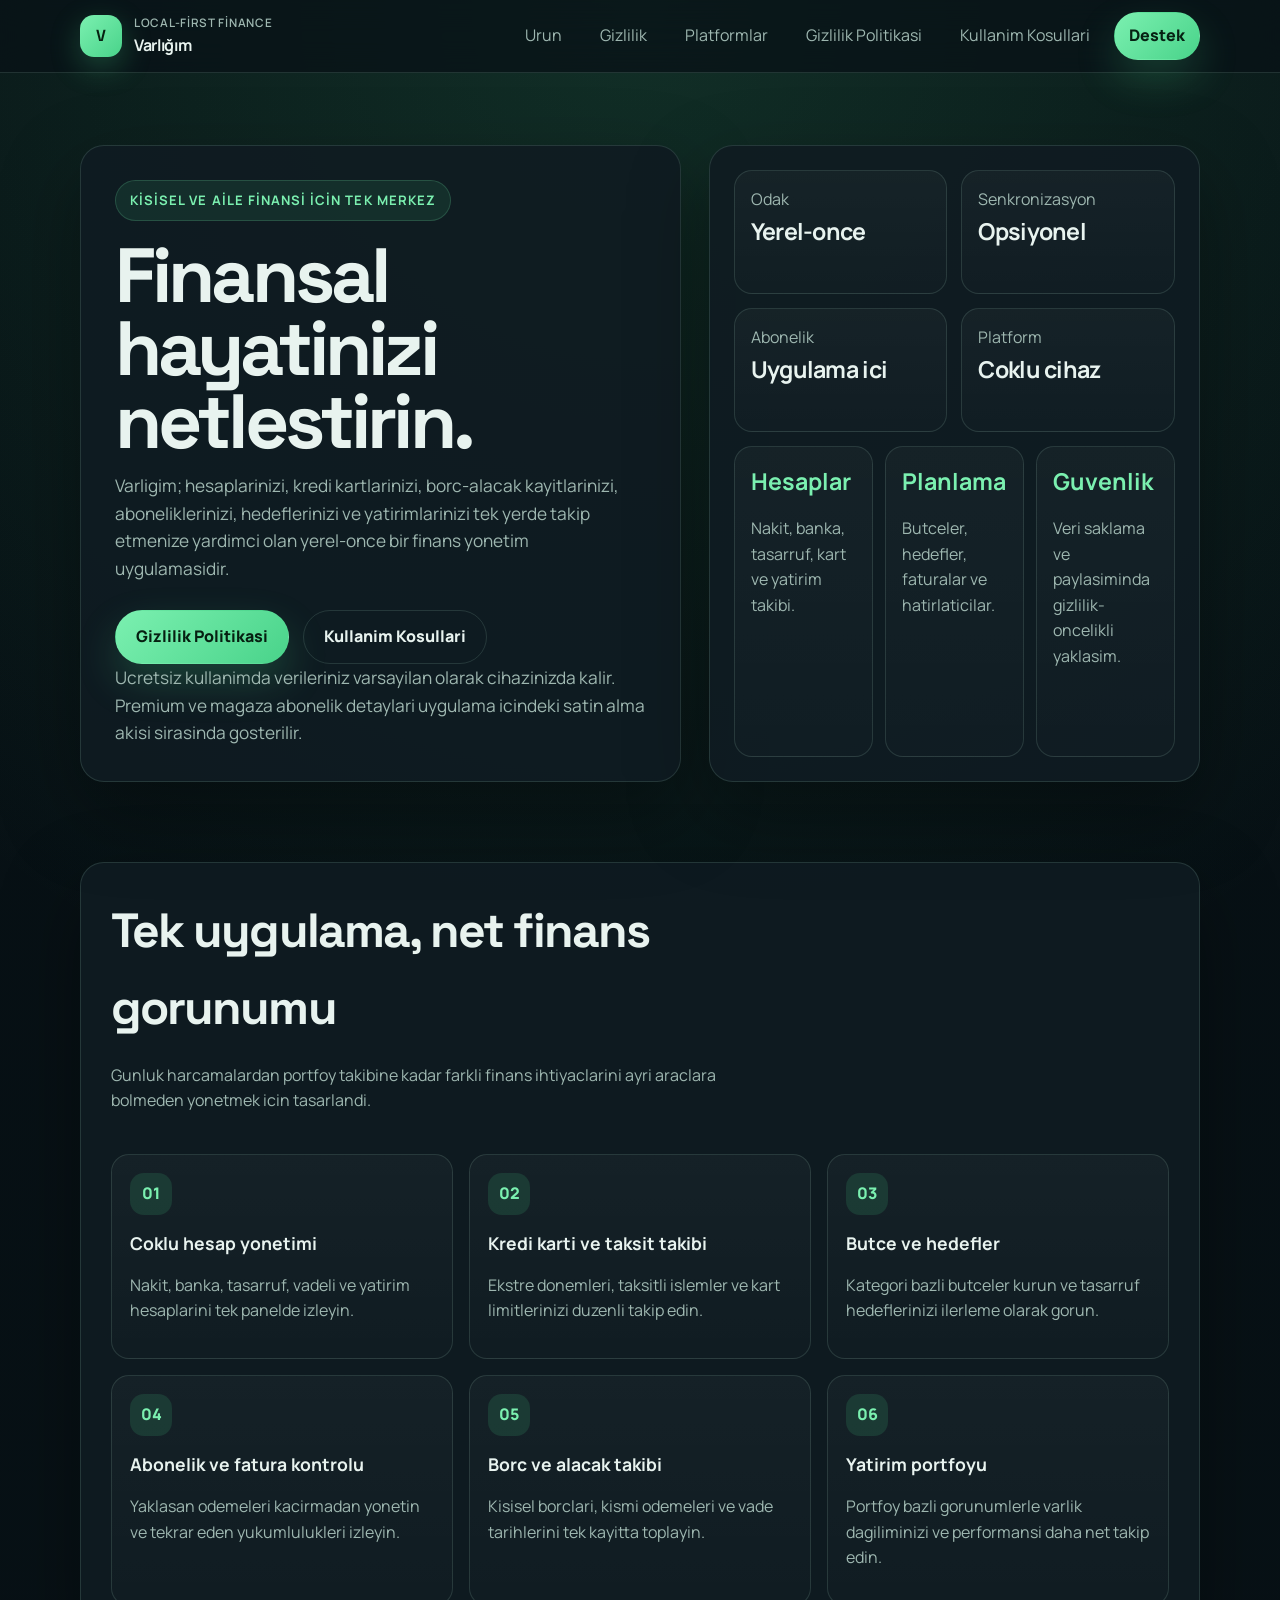
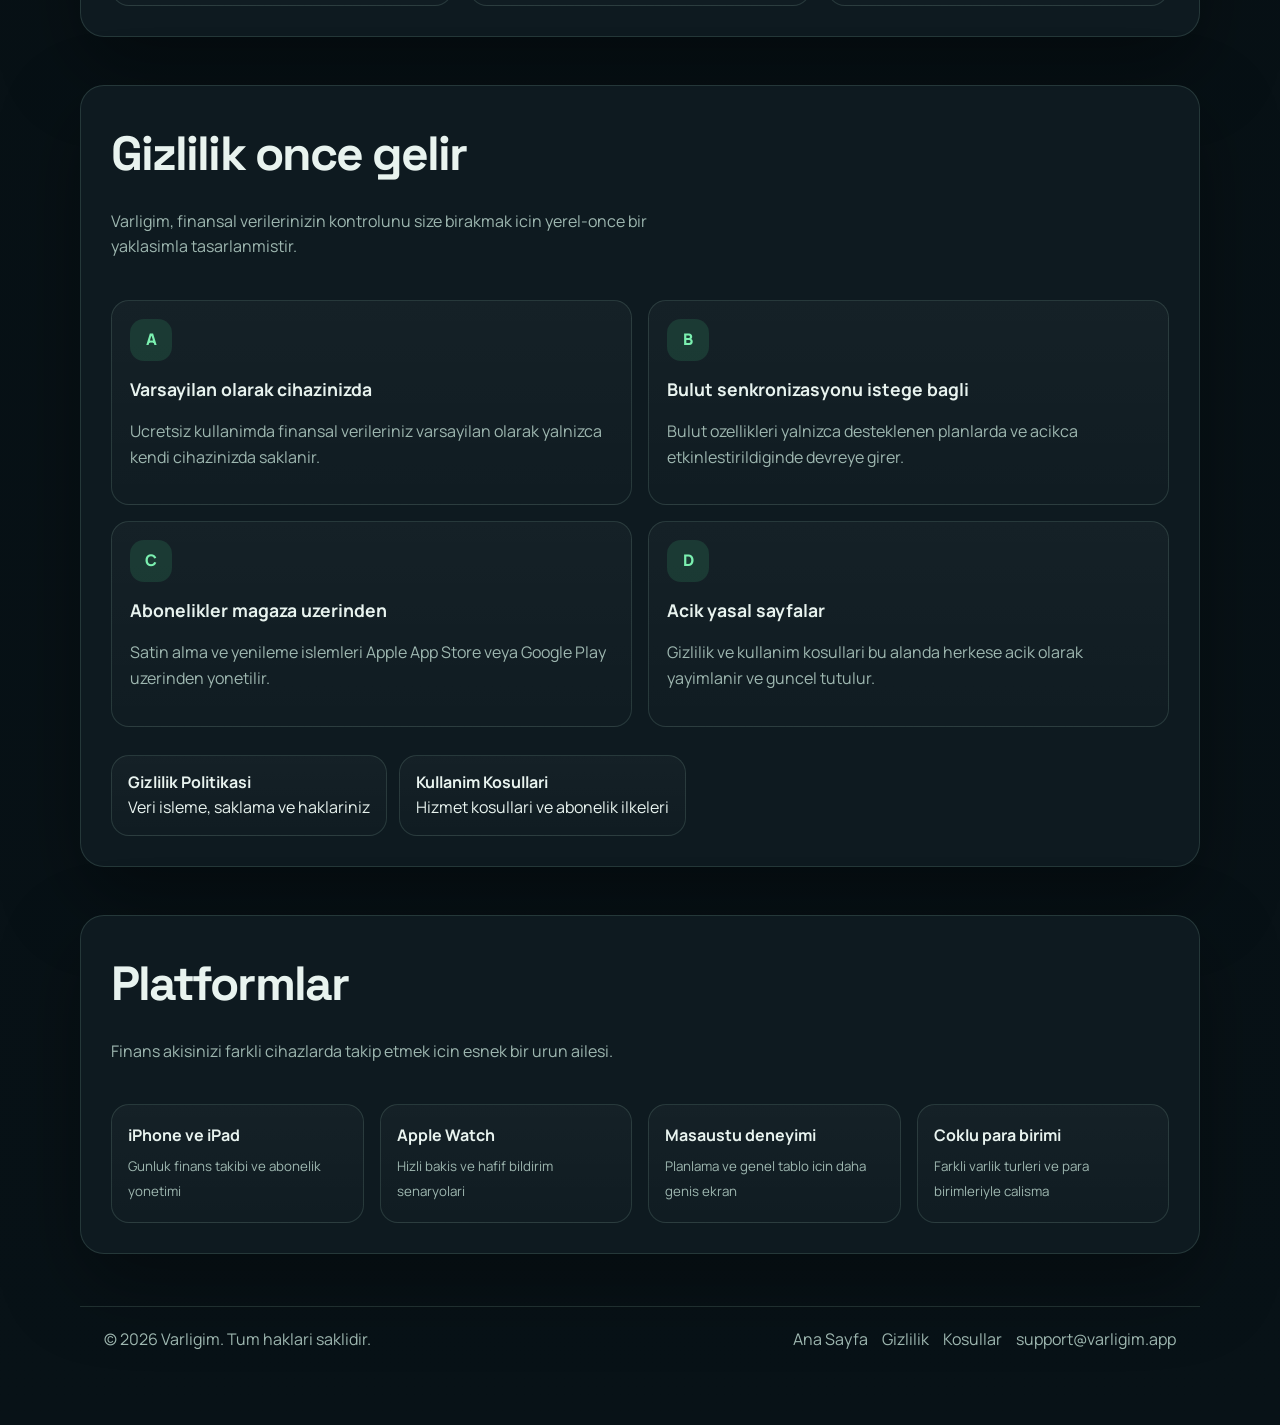
==== index.html @ b784c467 "Add marketing and legal pages" ====
<!doctype html>
<html lang="tr">
  <head>
    <meta charset="utf-8">
    <meta name="viewport" content="width=device-width, initial-scale=1">
    <title>Varlığım | Kişisel ve Aile Finans Yönetimi</title>
    <meta
      name="description"
      content="Varlığım ile hesaplarınızı, bütçelerinizi, borçlarınızı, hedeflerinizi ve yatırımlarınızı tek yerde yönetin."
    >
    <link rel="canonical" href="https://varligim.app/">
    <link rel="stylesheet" href="styles.css">
  </head>
  <body>
    <header class="topbar">
      <div class="shell topbar-inner">
        <a class="brand" href="/">
          <span class="brand-mark">V</span>
          <span class="brand-copy">
            <small>Local-first finance</small>
            <strong>Varlığım</strong>
          </span>
        </a>
        <nav class="nav" aria-label="Ana gezinme">
          <a href="#urun">Urun</a>
          <a href="#gizlilik">Gizlilik</a>
          <a href="#platformlar">Platformlar</a>
          <a href="privacy/">Gizlilik Politikasi</a>
          <a href="terms/">Kullanim Kosullari</a>
          <a class="button" href="mailto:support@varligim.app">Destek</a>
        </nav>
      </div>
    </header>

    <main>
      <section class="hero">
        <div class="shell hero-grid">
          <article class="hero-copy">
            <span class="eyebrow">Kisisel ve aile finansi icin tek merkez</span>
            <h1>Finansal hayatinizi netlestirin.</h1>
            <p>
              Varligim; hesaplarinizi, kredi kartlarinizi, borc-alacak kayitlarinizi,
              aboneliklerinizi, hedeflerinizi ve yatirimlarinizi tek yerde takip etmenize
              yardimci olan yerel-once bir finans yonetim uygulamasidir.
            </p>
            <div class="hero-actions">
              <a class="button" href="privacy/">Gizlilik Politikasi</a>
              <a class="button secondary" href="terms/">Kullanim Kosullari</a>
            </div>
            <p class="hero-note">
              Ucretsiz kullanimda verileriniz varsayilan olarak cihazinizda kalir.
              Premium ve magaza abonelik detaylari uygulama icindeki satin alma akisi
              sirasinda gosterilir.
            </p>
          </article>

          <aside class="hero-panel" aria-label="Urun ozeti">
            <div class="stats">
              <div class="stat">
                <span>Odak</span>
                <strong>Yerel-once</strong>
              </div>
              <div class="stat">
                <span>Senkronizasyon</span>
                <strong>Opsiyonel</strong>
              </div>
              <div class="stat">
                <span>Abonelik</span>
                <strong>Uygulama ici</strong>
              </div>
              <div class="stat">
                <span>Platform</span>
                <strong>Coklu cihaz</strong>
              </div>
            </div>
            <div class="mini-grid">
              <div class="mini-card">
                <strong>Hesaplar</strong>
                <p>Nakit, banka, tasarruf, kart ve yatirim takibi.</p>
              </div>
              <div class="mini-card">
                <strong>Planlama</strong>
                <p>Butceler, hedefler, faturalar ve hatirlaticilar.</p>
              </div>
              <div class="mini-card">
                <strong>Guvenlik</strong>
                <p>Veri saklama ve paylasiminda gizlilik-oncelikli yaklasim.</p>
              </div>
            </div>
          </aside>
        </div>
      </section>

      <section class="section" id="urun">
        <div class="shell section-card">
          <div class="section-head">
            <div class="section-copy">
              <h2>Tek uygulama, net finans gorunumu</h2>
              <p>
                Gunluk harcamalardan portfoy takibine kadar farkli finans ihtiyaclarini
                ayri araclara bolmeden yonetmek icin tasarlandi.
              </p>
            </div>
          </div>

          <div class="feature-grid">
            <article class="feature-card">
              <div class="icon-chip">01</div>
              <h3>Coklu hesap yonetimi</h3>
              <p>Nakit, banka, tasarruf, vadeli ve yatirim hesaplarini tek panelde izleyin.</p>
            </article>
            <article class="feature-card">
              <div class="icon-chip">02</div>
              <h3>Kredi karti ve taksit takibi</h3>
              <p>Ekstre donemleri, taksitli islemler ve kart limitlerinizi duzenli takip edin.</p>
            </article>
            <article class="feature-card">
              <div class="icon-chip">03</div>
              <h3>Butce ve hedefler</h3>
              <p>Kategori bazli butceler kurun ve tasarruf hedeflerinizi ilerleme olarak gorun.</p>
            </article>
            <article class="feature-card">
              <div class="icon-chip">04</div>
              <h3>Abonelik ve fatura kontrolu</h3>
              <p>Yaklasan odemeleri kacirmadan yonetin ve tekrar eden yukumlulukleri izleyin.</p>
            </article>
            <article class="feature-card">
              <div class="icon-chip">05</div>
              <h3>Borc ve alacak takibi</h3>
              <p>Kisisel borclari, kismi odemeleri ve vade tarihlerini tek kayitta toplayin.</p>
            </article>
            <article class="feature-card">
              <div class="icon-chip">06</div>
              <h3>Yatirim portfoyu</h3>
              <p>Portfoy bazli gorunumlerle varlik dagiliminizi ve performansi daha net takip edin.</p>
            </article>
          </div>
        </div>
      </section>

      <section class="section" id="gizlilik">
        <div class="shell section-card">
          <div class="section-head">
            <div class="section-copy">
              <h2>Gizlilik once gelir</h2>
              <p>
                Varligim, finansal verilerinizin kontrolunu size birakmak icin
                yerel-once bir yaklasimla tasarlanmistir.
              </p>
            </div>
          </div>

          <div class="split">
            <article class="feature-card">
              <div class="icon-chip">A</div>
              <h3>Varsayilan olarak cihazinizda</h3>
              <p>
                Ucretsiz kullanimda finansal verileriniz varsayilan olarak yalnizca kendi
                cihazinizda saklanir.
              </p>
            </article>
            <article class="feature-card">
              <div class="icon-chip">B</div>
              <h3>Bulut senkronizasyonu istege bagli</h3>
              <p>
                Bulut ozellikleri yalnizca desteklenen planlarda ve acikca etkinlestirildiginde devreye girer.
              </p>
            </article>
            <article class="feature-card">
              <div class="icon-chip">C</div>
              <h3>Abonelikler magaza uzerinden</h3>
              <p>
                Satin alma ve yenileme islemleri Apple App Store veya Google Play uzerinden yonetilir.
              </p>
            </article>
            <article class="feature-card">
              <div class="icon-chip">D</div>
              <h3>Acik yasal sayfalar</h3>
              <p>
                Gizlilik ve kullanim kosullari bu alanda herkese acik olarak yayimlanir ve guncel tutulur.
              </p>
            </article>
          </div>

          <div class="policy-links">
            <a class="policy-link" href="privacy/">
              <strong>Gizlilik Politikasi</strong><br>
              <span>Veri isleme, saklama ve haklariniz</span>
            </a>
            <a class="policy-link" href="terms/">
              <strong>Kullanim Kosullari</strong><br>
              <span>Hizmet kosullari ve abonelik ilkeleri</span>
            </a>
          </div>
        </div>
      </section>

      <section class="section" id="platformlar">
        <div class="shell section-card">
          <div class="section-head">
            <div class="section-copy">
              <h2>Platformlar</h2>
              <p>Finans akisinizi farkli cihazlarda takip etmek icin esnek bir urun ailesi.</p>
            </div>
          </div>
          <div class="platform-grid">
            <div class="platform-pill">
              <strong>iPhone ve iPad</strong>
              <small>Gunluk finans takibi ve abonelik yonetimi</small>
            </div>
            <div class="platform-pill">
              <strong>Apple Watch</strong>
              <small>Hizli bakis ve hafif bildirim senaryolari</small>
            </div>
            <div class="platform-pill">
              <strong>Masaustu deneyimi</strong>
              <small>Planlama ve genel tablo icin daha genis ekran</small>
            </div>
            <div class="platform-pill">
              <strong>Coklu para birimi</strong>
              <small>Farkli varlik turleri ve para birimleriyle calisma</small>
            </div>
          </div>
        </div>
      </section>
    </main>

    <footer class="footer">
      <div class="shell footer-panel">
        <div class="footer-copy">
          © 2026 Varligim. Tum haklari saklidir.
        </div>
        <div class="footer-links">
          <a href="/">Ana Sayfa</a>
          <a href="privacy/">Gizlilik</a>
          <a href="terms/">Kosullar</a>
          <a href="mailto:support@varligim.app">support@varligim.app</a>
        </div>
      </div>
    </footer>
  </body>
</html>
---- styles.css ----
@import url("https://fonts.googleapis.com/css2?family=Manrope:wght@400;500;600;700;800&family=Space+Grotesk:wght@500;700&display=swap");

:root {
  --bg: #081217;
  --bg-soft: #0d1a20;
  --panel: rgba(16, 28, 34, 0.92);
  --panel-strong: #12242c;
  --text: #e8f3ef;
  --muted: #9eb7b0;
  --line: rgba(142, 186, 171, 0.18);
  --accent: #49d38a;
  --accent-strong: #7bf0b0;
  --accent-soft: rgba(73, 211, 138, 0.14);
  --warn: #f4c75b;
  --max: 1120px;
  --radius: 24px;
  --shadow: 0 30px 80px rgba(0, 0, 0, 0.35);
}

* {
  box-sizing: border-box;
}

html {
  scroll-behavior: smooth;
}

body {
  margin: 0;
  min-width: 320px;
  color: var(--text);
  background:
    radial-gradient(circle at top, rgba(73, 211, 138, 0.16), transparent 35%),
    linear-gradient(180deg, #071014 0%, #081217 100%);
  font-family: "Manrope", system-ui, sans-serif;
  line-height: 1.6;
}

a {
  color: inherit;
}

img {
  max-width: 100%;
}

.shell {
  width: min(calc(100% - 32px), var(--max));
  margin: 0 auto;
}

.topbar {
  position: sticky;
  top: 0;
  z-index: 20;
  backdrop-filter: blur(18px);
  background: rgba(8, 18, 23, 0.76);
  border-bottom: 1px solid var(--line);
}

.topbar-inner {
  display: flex;
  align-items: center;
  justify-content: space-between;
  gap: 24px;
  min-height: 72px;
}

.brand {
  display: inline-flex;
  align-items: center;
  gap: 12px;
  text-decoration: none;
  font-weight: 800;
  letter-spacing: -0.02em;
}

.brand-mark {
  display: inline-grid;
  place-items: center;
  width: 42px;
  height: 42px;
  border-radius: 14px;
  background: linear-gradient(135deg, var(--accent-strong), var(--accent));
  color: #072011;
  font-family: "Space Grotesk", sans-serif;
  font-size: 1rem;
  box-shadow: 0 10px 30px rgba(73, 211, 138, 0.28);
}

.brand-copy small {
  display: block;
  color: var(--muted);
  font-weight: 600;
  font-size: 0.73rem;
  letter-spacing: 0.06em;
  text-transform: uppercase;
}

.brand-copy strong {
  display: block;
  font-size: 1rem;
}

.nav {
  display: flex;
  flex-wrap: wrap;
  align-items: center;
  justify-content: flex-end;
  gap: 10px;
}

.nav a {
  text-decoration: none;
  color: var(--muted);
  padding: 10px 14px;
  border-radius: 999px;
  transition: 180ms ease;
}

.nav a:hover,
.nav a:focus-visible {
  color: var(--text);
  background: rgba(255, 255, 255, 0.04);
  outline: none;
}

.nav .button {
  color: #062113;
}

.button {
  display: inline-flex;
  align-items: center;
  justify-content: center;
  gap: 10px;
  padding: 13px 20px;
  border-radius: 999px;
  border: 1px solid transparent;
  background: linear-gradient(135deg, var(--accent-strong), var(--accent));
  color: #061f11;
  font-weight: 800;
  text-decoration: none;
  transition: transform 180ms ease, box-shadow 180ms ease, opacity 180ms ease;
  box-shadow: 0 18px 40px rgba(73, 211, 138, 0.22);
}

.button:hover,
.button:focus-visible {
  transform: translateY(-1px);
  box-shadow: 0 22px 48px rgba(73, 211, 138, 0.3);
  outline: none;
}

.button.secondary {
  background: transparent;
  border-color: var(--line);
  color: var(--text);
  box-shadow: none;
}

.eyebrow {
  display: inline-flex;
  align-items: center;
  gap: 10px;
  padding: 9px 14px;
  border: 1px solid rgba(123, 240, 176, 0.18);
  border-radius: 999px;
  background: rgba(73, 211, 138, 0.1);
  color: var(--accent-strong);
  font-size: 0.82rem;
  font-weight: 700;
  text-transform: uppercase;
  letter-spacing: 0.08em;
}

.hero {
  padding: 72px 0 56px;
}

.hero-grid {
  display: grid;
  grid-template-columns: 1.1fr 0.9fr;
  gap: 28px;
  align-items: stretch;
}

.hero-copy,
.hero-panel,
.section-card,
.policy-card {
  background: var(--panel);
  border: 1px solid var(--line);
  border-radius: var(--radius);
  box-shadow: var(--shadow);
}

.hero-copy {
  padding: 34px;
}

.hero-copy h1 {
  margin: 18px 0 14px;
  font-family: "Space Grotesk", sans-serif;
  font-size: clamp(2.5rem, 6vw, 4.8rem);
  line-height: 0.95;
  letter-spacing: -0.05em;
}

.hero-copy p {
  max-width: 48rem;
  margin: 0;
  color: var(--muted);
  font-size: 1.08rem;
}

.hero-actions {
  display: flex;
  flex-wrap: wrap;
  gap: 14px;
  margin-top: 28px;
}

.hero-note {
  margin-top: 18px;
  color: var(--muted);
  font-size: 0.92rem;
}

.hero-panel {
  display: grid;
  gap: 14px;
  padding: 24px;
}

.stats {
  display: grid;
  grid-template-columns: repeat(2, minmax(0, 1fr));
  gap: 14px;
}

.stat,
.mini-card,
.feature-card,
.policy-link,
.platform-pill {
  border: 1px solid var(--line);
  background: linear-gradient(180deg, rgba(255, 255, 255, 0.03), rgba(255, 255, 255, 0.01));
  border-radius: 18px;
}

.stat {
  padding: 16px;
}

.stat strong {
  display: block;
  font-size: 1.45rem;
  letter-spacing: -0.03em;
}

.stat span,
.mini-card p,
.section-copy p,
.feature-card p,
.footer-copy,
.policy-card time,
.legal-note,
.platform-pill small {
  color: var(--muted);
}

.mini-grid {
  display: grid;
  grid-template-columns: repeat(3, minmax(0, 1fr));
  gap: 12px;
}

.mini-card {
  padding: 16px;
}

.mini-card strong {
  display: block;
  color: var(--accent-strong);
  font-size: 1.45rem;
}

.section {
  padding: 24px 0;
}

.section-card,
.policy-card {
  padding: 30px;
}

.section-head {
  display: flex;
  justify-content: space-between;
  gap: 18px;
  align-items: end;
  margin-bottom: 24px;
}

.section-head h2,
.policy-card h1 {
  margin: 0 0 8px;
  font-family: "Space Grotesk", sans-serif;
  font-size: clamp(1.9rem, 4vw, 3rem);
  letter-spacing: -0.04em;
}

.section-copy {
  max-width: 38rem;
}

.feature-grid,
.policy-grid,
.platform-grid {
  display: grid;
  gap: 16px;
}

.feature-grid {
  grid-template-columns: repeat(3, minmax(0, 1fr));
}

.feature-card {
  padding: 18px;
}

.feature-card h3,
.policy-card h2 {
  margin: 0 0 10px;
  font-size: 1.1rem;
}

.icon-chip {
  display: inline-flex;
  align-items: center;
  justify-content: center;
  width: 42px;
  height: 42px;
  margin-bottom: 14px;
  border-radius: 14px;
  background: var(--accent-soft);
  color: var(--accent-strong);
  font-weight: 800;
}

.platform-grid {
  grid-template-columns: repeat(4, minmax(0, 1fr));
}

.platform-pill {
  padding: 18px 16px;
}

.platform-pill strong {
  display: block;
  margin-bottom: 4px;
}

.split {
  display: grid;
  grid-template-columns: 1fr 1fr;
  gap: 16px;
}

.policy-layout {
  padding: 40px 0 72px;
}

.policy-card {
  max-width: 900px;
  margin: 0 auto;
}

.policy-card header {
  margin-bottom: 30px;
}

.policy-card header p {
  margin: 10px 0 0;
  color: var(--muted);
}

.policy-card section + section {
  margin-top: 28px;
  padding-top: 28px;
  border-top: 1px solid var(--line);
}

.policy-card ul,
.policy-card ol {
  padding-left: 20px;
  color: var(--muted);
}

.policy-card li + li {
  margin-top: 8px;
}

.policy-card strong {
  color: var(--text);
}

.policy-links {
  display: flex;
  flex-wrap: wrap;
  gap: 12px;
  margin-top: 28px;
}

.policy-link {
  padding: 14px 16px;
  text-decoration: none;
}

.callout {
  padding: 18px;
  border: 1px solid rgba(244, 199, 91, 0.22);
  border-radius: 18px;
  background: rgba(244, 199, 91, 0.08);
}

.callout strong {
  color: var(--warn);
}

.footer {
  padding: 28px 0 52px;
  color: var(--muted);
}

.footer-panel {
  display: flex;
  justify-content: space-between;
  gap: 18px;
  align-items: center;
  padding: 20px 24px;
  border-top: 1px solid var(--line);
}

.footer-links {
  display: flex;
  flex-wrap: wrap;
  gap: 14px;
}

.footer-links a {
  text-decoration: none;
}

.footer-links a:hover,
.footer-links a:focus-visible {
  color: var(--text);
  outline: none;
}

@media (max-width: 980px) {
  .hero-grid,
  .feature-grid,
  .split,
  .platform-grid {
    grid-template-columns: 1fr 1fr;
  }

  .section-head,
  .footer-panel,
  .topbar-inner {
    align-items: start;
    flex-direction: column;
  }

  .nav {
    justify-content: flex-start;
  }
}

@media (max-width: 720px) {
  .hero,
  .policy-layout {
    padding-top: 28px;
  }

  .hero-copy,
  .hero-panel,
  .section-card,
  .policy-card {
    padding: 22px;
  }

  .hero-grid,
  .stats,
  .mini-grid,
  .feature-grid,
  .split,
  .platform-grid {
    grid-template-columns: 1fr;
  }

  .footer-panel {
    padding-inline: 0;
  }
}
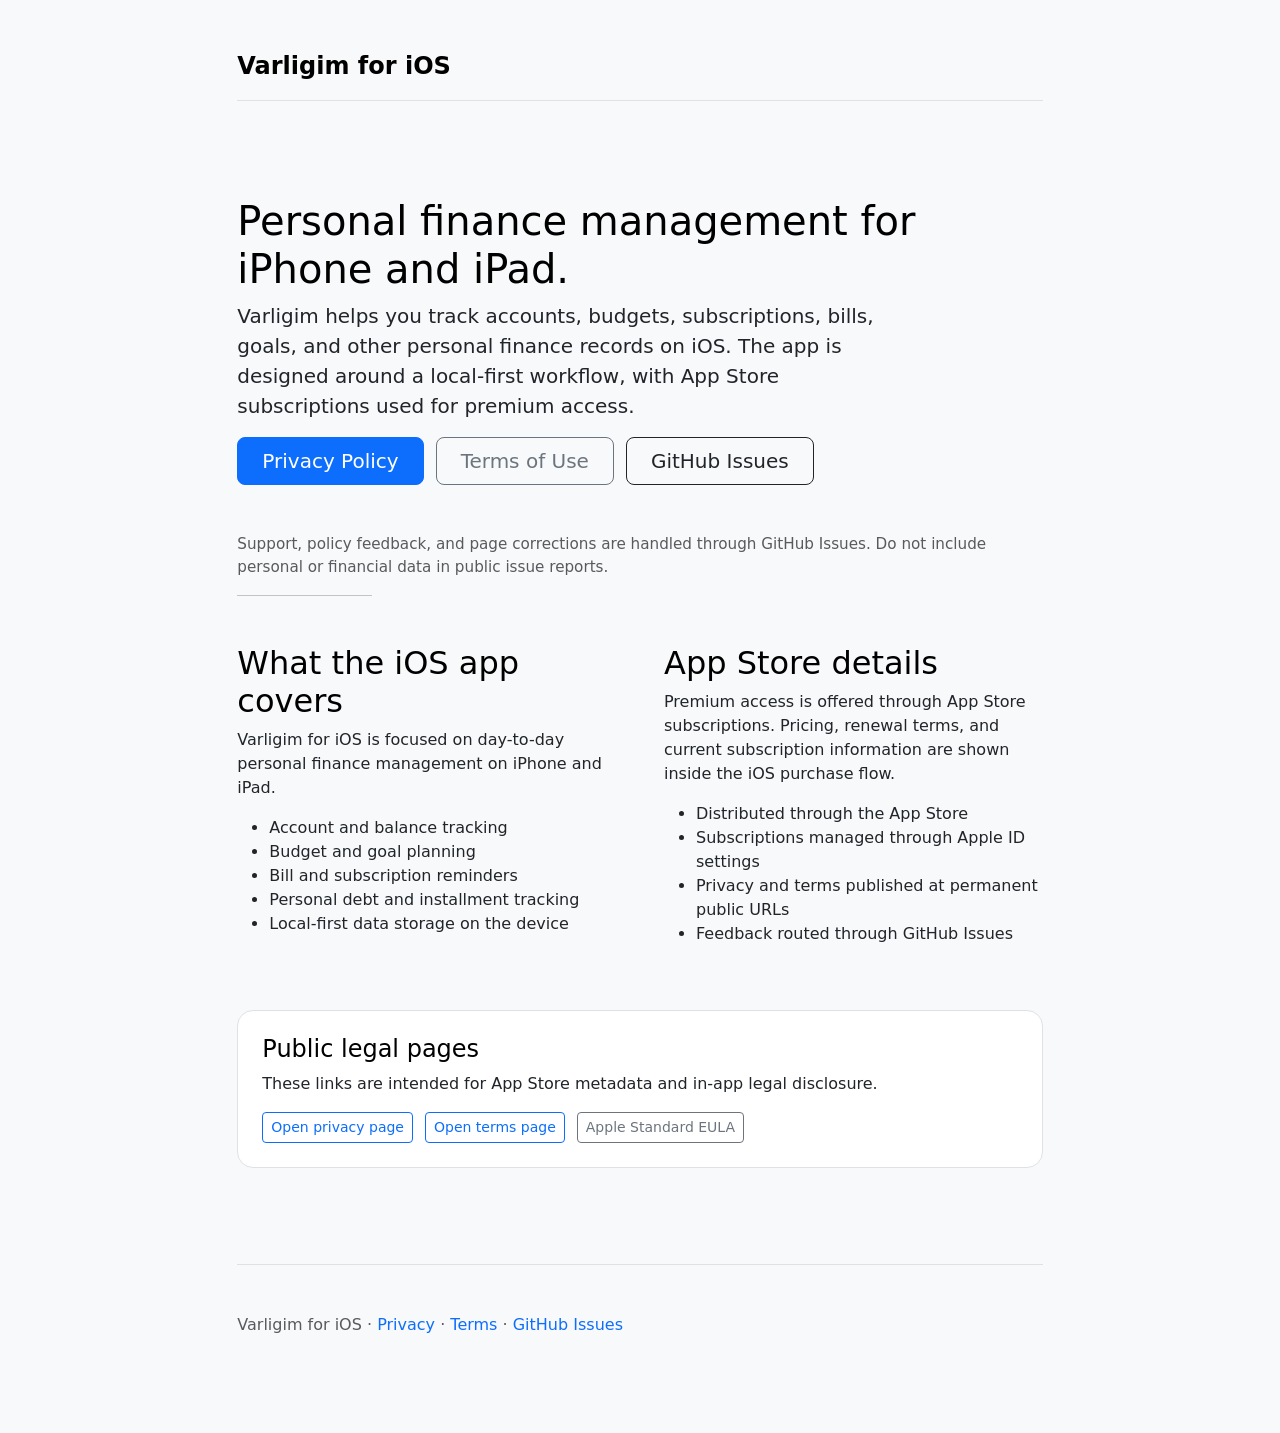
==== commit b6baef0d: "Switch pages to Bootstrap iOS layout" ====
--- a/index.html
+++ b/index.html
@@ -3,240 +3,104 @@
   <head>
     <meta charset="utf-8">
     <meta name="viewport" content="width=device-width, initial-scale=1">
-    <title>Varlığım | Kişisel ve Aile Finans Yönetimi</title>
+    <title>Varligim for iOS</title>
     <meta
       name="description"
-      content="Varlığım ile hesaplarınızı, bütçelerinizi, borçlarınızı, hedeflerinizi ve yatırımlarınızı tek yerde yönetin."
+      content="Varligim is a personal finance app for iPhone and iPad with local-first data storage, budgeting, subscription tracking, and App Store billing."
     >
     <link rel="canonical" href="https://varligim.app/">
-    <link rel="stylesheet" href="styles.css">
+    <link
+      href="https://cdn.jsdelivr.net/npm/bootstrap@5.3.8/dist/css/bootstrap.min.css"
+      rel="stylesheet"
+      integrity="sha384-sRIl4kxILFvY47J16cr9ZwB07vP4J8+LH7qKQnuqkuIAvNWLzeN8tE5YBujZqJLB"
+      crossorigin="anonymous"
+    >
+    <link href="styles.css" rel="stylesheet">
   </head>
   <body>
-    <header class="topbar">
-      <div class="shell topbar-inner">
-        <a class="brand" href="/">
-          <span class="brand-mark">V</span>
-          <span class="brand-copy">
-            <small>Local-first finance</small>
-            <strong>Varlığım</strong>
-          </span>
+    <div class="col-lg-8 mx-auto p-4 py-md-5 page-shell">
+      <header class="d-flex align-items-center pb-3 mb-5 border-bottom">
+        <a href="/" class="d-flex align-items-center text-body-emphasis text-decoration-none">
+          <span class="fs-4 fw-semibold">Varligim for iOS</span>
         </a>
-        <nav class="nav" aria-label="Ana gezinme">
-          <a href="#urun">Urun</a>
-          <a href="#gizlilik">Gizlilik</a>
-          <a href="#platformlar">Platformlar</a>
-          <a href="privacy/">Gizlilik Politikasi</a>
-          <a href="terms/">Kullanim Kosullari</a>
-          <a class="button" href="mailto:support@varligim.app">Destek</a>
-        </nav>
-      </div>
-    </header>
+      </header>
 
-    <main>
-      <section class="hero">
-        <div class="shell hero-grid">
-          <article class="hero-copy">
-            <span class="eyebrow">Kisisel ve aile finansi icin tek merkez</span>
-            <h1>Finansal hayatinizi netlestirin.</h1>
+      <main class="starter-template">
+        <h1 class="text-body-emphasis">Personal finance management for iPhone and iPad.</h1>
+        <p class="fs-5 col-md-10">
+          Varligim helps you track accounts, budgets, subscriptions, bills, goals, and other
+          personal finance records on iOS. The app is designed around a local-first workflow,
+          with App Store subscriptions used for premium access.
+        </p>
+
+        <div class="mb-5 link-row">
+          <a href="privacy/" class="btn btn-primary btn-lg px-4">Privacy Policy</a>
+          <a href="terms/" class="btn btn-outline-secondary btn-lg px-4">Terms of Use</a>
+          <a href="https://github.com/burakdinler/varligim-pages/issues" class="btn btn-outline-dark btn-lg px-4">GitHub Issues</a>
+        </div>
+
+        <p class="support-note">
+          Support, policy feedback, and page corrections are handled through GitHub Issues.
+          Do not include personal or financial data in public issue reports.
+        </p>
+
+        <hr class="col-3 col-md-2 mb-5">
+
+        <div class="row g-5">
+          <div class="col-md-6">
+            <h2 class="text-body-emphasis">What the iOS app covers</h2>
             <p>
-              Varligim; hesaplarinizi, kredi kartlarinizi, borc-alacak kayitlarinizi,
-              aboneliklerinizi, hedeflerinizi ve yatirimlarinizi tek yerde takip etmenize
-              yardimci olan yerel-once bir finans yonetim uygulamasidir.
+              Varligim for iOS is focused on day-to-day personal finance management on iPhone and iPad.
             </p>
-            <div class="hero-actions">
-              <a class="button" href="privacy/">Gizlilik Politikasi</a>
-              <a class="button secondary" href="terms/">Kullanim Kosullari</a>
-            </div>
-            <p class="hero-note">
-              Ucretsiz kullanimda verileriniz varsayilan olarak cihazinizda kalir.
-              Premium ve magaza abonelik detaylari uygulama icindeki satin alma akisi
-              sirasinda gosterilir.
-            </p>
-          </article>
-
-          <aside class="hero-panel" aria-label="Urun ozeti">
-            <div class="stats">
-              <div class="stat">
-                <span>Odak</span>
-                <strong>Yerel-once</strong>
-              </div>
-              <div class="stat">
-                <span>Senkronizasyon</span>
-                <strong>Opsiyonel</strong>
-              </div>
-              <div class="stat">
-                <span>Abonelik</span>
-                <strong>Uygulama ici</strong>
-              </div>
-              <div class="stat">
-                <span>Platform</span>
-                <strong>Coklu cihaz</strong>
-              </div>
-            </div>
-            <div class="mini-grid">
-              <div class="mini-card">
-                <strong>Hesaplar</strong>
-                <p>Nakit, banka, tasarruf, kart ve yatirim takibi.</p>
-              </div>
-              <div class="mini-card">
-                <strong>Planlama</strong>
-                <p>Butceler, hedefler, faturalar ve hatirlaticilar.</p>
-              </div>
-              <div class="mini-card">
-                <strong>Guvenlik</strong>
-                <p>Veri saklama ve paylasiminda gizlilik-oncelikli yaklasim.</p>
-              </div>
-            </div>
-          </aside>
-        </div>
-      </section>
-
-      <section class="section" id="urun">
-        <div class="shell section-card">
-          <div class="section-head">
-            <div class="section-copy">
-              <h2>Tek uygulama, net finans gorunumu</h2>
-              <p>
-                Gunluk harcamalardan portfoy takibine kadar farkli finans ihtiyaclarini
-                ayri araclara bolmeden yonetmek icin tasarlandi.
-              </p>
-            </div>
+            <ul>
+              <li>Account and balance tracking</li>
+              <li>Budget and goal planning</li>
+              <li>Bill and subscription reminders</li>
+              <li>Personal debt and installment tracking</li>
+              <li>Local-first data storage on the device</li>
+            </ul>
           </div>
 
-          <div class="feature-grid">
-            <article class="feature-card">
-              <div class="icon-chip">01</div>
-              <h3>Coklu hesap yonetimi</h3>
-              <p>Nakit, banka, tasarruf, vadeli ve yatirim hesaplarini tek panelde izleyin.</p>
-            </article>
-            <article class="feature-card">
-              <div class="icon-chip">02</div>
-              <h3>Kredi karti ve taksit takibi</h3>
-              <p>Ekstre donemleri, taksitli islemler ve kart limitlerinizi duzenli takip edin.</p>
-            </article>
-            <article class="feature-card">
-              <div class="icon-chip">03</div>
-              <h3>Butce ve hedefler</h3>
-              <p>Kategori bazli butceler kurun ve tasarruf hedeflerinizi ilerleme olarak gorun.</p>
-            </article>
-            <article class="feature-card">
-              <div class="icon-chip">04</div>
-              <h3>Abonelik ve fatura kontrolu</h3>
-              <p>Yaklasan odemeleri kacirmadan yonetin ve tekrar eden yukumlulukleri izleyin.</p>
-            </article>
-            <article class="feature-card">
-              <div class="icon-chip">05</div>
-              <h3>Borc ve alacak takibi</h3>
-              <p>Kisisel borclari, kismi odemeleri ve vade tarihlerini tek kayitta toplayin.</p>
-            </article>
-            <article class="feature-card">
-              <div class="icon-chip">06</div>
-              <h3>Yatirim portfoyu</h3>
-              <p>Portfoy bazli gorunumlerle varlik dagiliminizi ve performansi daha net takip edin.</p>
-            </article>
+          <div class="col-md-6">
+            <h2 class="text-body-emphasis">App Store details</h2>
+            <p>
+              Premium access is offered through App Store subscriptions. Pricing, renewal terms,
+              and current subscription information are shown inside the iOS purchase flow.
+            </p>
+            <ul>
+              <li>Distributed through the App Store</li>
+              <li>Subscriptions managed through Apple ID settings</li>
+              <li>Privacy and terms published at permanent public URLs</li>
+              <li>Feedback routed through GitHub Issues</li>
+            </ul>
           </div>
         </div>
-      </section>
 
-      <section class="section" id="gizlilik">
-        <div class="shell section-card">
-          <div class="section-head">
-            <div class="section-copy">
-              <h2>Gizlilik once gelir</h2>
-              <p>
-                Varligim, finansal verilerinizin kontrolunu size birakmak icin
-                yerel-once bir yaklasimla tasarlanmistir.
-              </p>
-            </div>
-          </div>
-
-          <div class="split">
-            <article class="feature-card">
-              <div class="icon-chip">A</div>
-              <h3>Varsayilan olarak cihazinizda</h3>
-              <p>
-                Ucretsiz kullanimda finansal verileriniz varsayilan olarak yalnizca kendi
-                cihazinizda saklanir.
-              </p>
-            </article>
-            <article class="feature-card">
-              <div class="icon-chip">B</div>
-              <h3>Bulut senkronizasyonu istege bagli</h3>
-              <p>
-                Bulut ozellikleri yalnizca desteklenen planlarda ve acikca etkinlestirildiginde devreye girer.
-              </p>
-            </article>
-            <article class="feature-card">
-              <div class="icon-chip">C</div>
-              <h3>Abonelikler magaza uzerinden</h3>
-              <p>
-                Satin alma ve yenileme islemleri Apple App Store veya Google Play uzerinden yonetilir.
-              </p>
-            </article>
-            <article class="feature-card">
-              <div class="icon-chip">D</div>
-              <h3>Acik yasal sayfalar</h3>
-              <p>
-                Gizlilik ve kullanim kosullari bu alanda herkese acik olarak yayimlanir ve guncel tutulur.
-              </p>
-            </article>
-          </div>
-
-          <div class="policy-links">
-            <a class="policy-link" href="privacy/">
-              <strong>Gizlilik Politikasi</strong><br>
-              <span>Veri isleme, saklama ve haklariniz</span>
-            </a>
-            <a class="policy-link" href="terms/">
-              <strong>Kullanim Kosullari</strong><br>
-              <span>Hizmet kosullari ve abonelik ilkeleri</span>
-            </a>
+        <div class="section-card mt-5">
+          <h2 class="h4 text-body-emphasis">Public legal pages</h2>
+          <p class="mb-3">
+            These links are intended for App Store metadata and in-app legal disclosure.
+          </p>
+          <div class="link-row">
+            <a href="privacy/" class="btn btn-sm btn-outline-primary">Open privacy page</a>
+            <a href="terms/" class="btn btn-sm btn-outline-primary">Open terms page</a>
+            <a href="https://www.apple.com/legal/internet-services/itunes/dev/stdeula/" class="btn btn-sm btn-outline-secondary">Apple Standard EULA</a>
           </div>
         </div>
-      </section>
+      </main>
 
-      <section class="section" id="platformlar">
-        <div class="shell section-card">
-          <div class="section-head">
-            <div class="section-copy">
-              <h2>Platformlar</h2>
-              <p>Finans akisinizi farkli cihazlarda takip etmek icin esnek bir urun ailesi.</p>
-            </div>
-          </div>
-          <div class="platform-grid">
-            <div class="platform-pill">
-              <strong>iPhone ve iPad</strong>
-              <small>Gunluk finans takibi ve abonelik yonetimi</small>
-            </div>
-            <div class="platform-pill">
-              <strong>Apple Watch</strong>
-              <small>Hizli bakis ve hafif bildirim senaryolari</small>
-            </div>
-            <div class="platform-pill">
-              <strong>Masaustu deneyimi</strong>
-              <small>Planlama ve genel tablo icin daha genis ekran</small>
-            </div>
-            <div class="platform-pill">
-              <strong>Coklu para birimi</strong>
-              <small>Farkli varlik turleri ve para birimleriyle calisma</small>
-            </div>
-          </div>
-        </div>
-      </section>
-    </main>
+      <footer class="pt-5 my-5 text-body-secondary border-top">
+        Varligim for iOS ·
+        <a href="privacy/" class="text-decoration-none">Privacy</a> ·
+        <a href="terms/" class="text-decoration-none">Terms</a> ·
+        <a href="https://github.com/burakdinler/varligim-pages/issues" class="text-decoration-none">GitHub Issues</a>
+      </footer>
+    </div>
 
-    <footer class="footer">
-      <div class="shell footer-panel">
-        <div class="footer-copy">
-          © 2026 Varligim. Tum haklari saklidir.
-        </div>
-        <div class="footer-links">
-          <a href="/">Ana Sayfa</a>
-          <a href="privacy/">Gizlilik</a>
-          <a href="terms/">Kosullar</a>
-          <a href="mailto:support@varligim.app">support@varligim.app</a>
-        </div>
-      </div>
-    </footer>
+    <script
+      src="https://cdn.jsdelivr.net/npm/bootstrap@5.3.8/dist/js/bootstrap.bundle.min.js"
+      integrity="sha384-FKyoEForCGlyvwx9Hj09JcYn3nv7wiPVlz7YYwJrWVcXK/BmnVDxM+D2scQbITxI"
+      crossorigin="anonymous"
+    ></script>
   </body>
 </html>
--- a/styles.css
+++ b/styles.css
@@ -1,507 +1,43 @@
-@import url("https://fonts.googleapis.com/css2?family=Manrope:wght@400;500;600;700;800&family=Space+Grotesk:wght@500;700&display=swap");
-
-:root {
-  --bg: #081217;
-  --bg-soft: #0d1a20;
-  --panel: rgba(16, 28, 34, 0.92);
-  --panel-strong: #12242c;
-  --text: #e8f3ef;
-  --muted: #9eb7b0;
-  --line: rgba(142, 186, 171, 0.18);
-  --accent: #49d38a;
-  --accent-strong: #7bf0b0;
-  --accent-soft: rgba(73, 211, 138, 0.14);
-  --warn: #f4c75b;
-  --max: 1120px;
-  --radius: 24px;
-  --shadow: 0 30px 80px rgba(0, 0, 0, 0.35);
+body {
+  background-color: var(--bs-tertiary-bg);
 }
 
-* {
-  box-sizing: border-box;
+.page-shell {
+  max-width: 860px;
 }
 
-html {
-  scroll-behavior: smooth;
+.starter-template {
+  padding: 3rem 0;
 }
 
-body {
-  margin: 0;
-  min-width: 320px;
-  color: var(--text);
-  background:
-    radial-gradient(circle at top, rgba(73, 211, 138, 0.16), transparent 35%),
-    linear-gradient(180deg, #071014 0%, #081217 100%);
-  font-family: "Manrope", system-ui, sans-serif;
-  line-height: 1.6;
+.section-card {
+  background: var(--bs-body-bg);
+  border: 1px solid var(--bs-border-color);
+  border-radius: 1rem;
+  padding: 1.5rem;
 }
 
-a {
-  color: inherit;
+.section-card + .section-card,
+.policy-section + .policy-section {
+  margin-top: 1.25rem;
 }
 
-img {
-  max-width: 100%;
+.support-note {
+  color: var(--bs-secondary-color);
+  font-size: 0.95rem;
 }
 
-.shell {
-  width: min(calc(100% - 32px), var(--max));
-  margin: 0 auto;
+.link-row {
+  display: flex;
+  flex-wrap: wrap;
+  gap: 0.75rem;
 }
 
-.topbar {
-  position: sticky;
-  top: 0;
-  z-index: 20;
-  backdrop-filter: blur(18px);
-  background: rgba(8, 18, 23, 0.76);
-  border-bottom: 1px solid var(--line);
+.policy-section h2 {
+  font-size: 1.25rem;
+  margin-bottom: 0.75rem;
 }
 
-.topbar-inner {
-  display: flex;
-  align-items: center;
-  justify-content: space-between;
-  gap: 24px;
-  min-height: 72px;
+.policy-section ul li + li {
+  margin-top: 0.4rem;
 }
-
-.brand {
-  display: inline-flex;
-  align-items: center;
-  gap: 12px;
-  text-decoration: none;
-  font-weight: 800;
-  letter-spacing: -0.02em;
-}
-
-.brand-mark {
-  display: inline-grid;
-  place-items: center;
-  width: 42px;
-  height: 42px;
-  border-radius: 14px;
-  background: linear-gradient(135deg, var(--accent-strong), var(--accent));
-  color: #072011;
-  font-family: "Space Grotesk", sans-serif;
-  font-size: 1rem;
-  box-shadow: 0 10px 30px rgba(73, 211, 138, 0.28);
-}
-
-.brand-copy small {
-  display: block;
-  color: var(--muted);
-  font-weight: 600;
-  font-size: 0.73rem;
-  letter-spacing: 0.06em;
-  text-transform: uppercase;
-}
-
-.brand-copy strong {
-  display: block;
-  font-size: 1rem;
-}
-
-.nav {
-  display: flex;
-  flex-wrap: wrap;
-  align-items: center;
-  justify-content: flex-end;
-  gap: 10px;
-}
-
-.nav a {
-  text-decoration: none;
-  color: var(--muted);
-  padding: 10px 14px;
-  border-radius: 999px;
-  transition: 180ms ease;
-}
-
-.nav a:hover,
-.nav a:focus-visible {
-  color: var(--text);
-  background: rgba(255, 255, 255, 0.04);
-  outline: none;
-}
-
-.nav .button {
-  color: #062113;
-}
-
-.button {
-  display: inline-flex;
-  align-items: center;
-  justify-content: center;
-  gap: 10px;
-  padding: 13px 20px;
-  border-radius: 999px;
-  border: 1px solid transparent;
-  background: linear-gradient(135deg, var(--accent-strong), var(--accent));
-  color: #061f11;
-  font-weight: 800;
-  text-decoration: none;
-  transition: transform 180ms ease, box-shadow 180ms ease, opacity 180ms ease;
-  box-shadow: 0 18px 40px rgba(73, 211, 138, 0.22);
-}
-
-.button:hover,
-.button:focus-visible {
-  transform: translateY(-1px);
-  box-shadow: 0 22px 48px rgba(73, 211, 138, 0.3);
-  outline: none;
-}
-
-.button.secondary {
-  background: transparent;
-  border-color: var(--line);
-  color: var(--text);
-  box-shadow: none;
-}
-
-.eyebrow {
-  display: inline-flex;
-  align-items: center;
-  gap: 10px;
-  padding: 9px 14px;
-  border: 1px solid rgba(123, 240, 176, 0.18);
-  border-radius: 999px;
-  background: rgba(73, 211, 138, 0.1);
-  color: var(--accent-strong);
-  font-size: 0.82rem;
-  font-weight: 700;
-  text-transform: uppercase;
-  letter-spacing: 0.08em;
-}
-
-.hero {
-  padding: 72px 0 56px;
-}
-
-.hero-grid {
-  display: grid;
-  grid-template-columns: 1.1fr 0.9fr;
-  gap: 28px;
-  align-items: stretch;
-}
-
-.hero-copy,
-.hero-panel,
-.section-card,
-.policy-card {
-  background: var(--panel);
-  border: 1px solid var(--line);
-  border-radius: var(--radius);
-  box-shadow: var(--shadow);
-}
-
-.hero-copy {
-  padding: 34px;
-}
-
-.hero-copy h1 {
-  margin: 18px 0 14px;
-  font-family: "Space Grotesk", sans-serif;
-  font-size: clamp(2.5rem, 6vw, 4.8rem);
-  line-height: 0.95;
-  letter-spacing: -0.05em;
-}
-
-.hero-copy p {
-  max-width: 48rem;
-  margin: 0;
-  color: var(--muted);
-  font-size: 1.08rem;
-}
-
-.hero-actions {
-  display: flex;
-  flex-wrap: wrap;
-  gap: 14px;
-  margin-top: 28px;
-}
-
-.hero-note {
-  margin-top: 18px;
-  color: var(--muted);
-  font-size: 0.92rem;
-}
-
-.hero-panel {
-  display: grid;
-  gap: 14px;
-  padding: 24px;
-}
-
-.stats {
-  display: grid;
-  grid-template-columns: repeat(2, minmax(0, 1fr));
-  gap: 14px;
-}
-
-.stat,
-.mini-card,
-.feature-card,
-.policy-link,
-.platform-pill {
-  border: 1px solid var(--line);
-  background: linear-gradient(180deg, rgba(255, 255, 255, 0.03), rgba(255, 255, 255, 0.01));
-  border-radius: 18px;
-}
-
-.stat {
-  padding: 16px;
-}
-
-.stat strong {
-  display: block;
-  font-size: 1.45rem;
-  letter-spacing: -0.03em;
-}
-
-.stat span,
-.mini-card p,
-.section-copy p,
-.feature-card p,
-.footer-copy,
-.policy-card time,
-.legal-note,
-.platform-pill small {
-  color: var(--muted);
-}
-
-.mini-grid {
-  display: grid;
-  grid-template-columns: repeat(3, minmax(0, 1fr));
-  gap: 12px;
-}
-
-.mini-card {
-  padding: 16px;
-}
-
-.mini-card strong {
-  display: block;
-  color: var(--accent-strong);
-  font-size: 1.45rem;
-}
-
-.section {
-  padding: 24px 0;
-}
-
-.section-card,
-.policy-card {
-  padding: 30px;
-}
-
-.section-head {
-  display: flex;
-  justify-content: space-between;
-  gap: 18px;
-  align-items: end;
-  margin-bottom: 24px;
-}
-
-.section-head h2,
-.policy-card h1 {
-  margin: 0 0 8px;
-  font-family: "Space Grotesk", sans-serif;
-  font-size: clamp(1.9rem, 4vw, 3rem);
-  letter-spacing: -0.04em;
-}
-
-.section-copy {
-  max-width: 38rem;
-}
-
-.feature-grid,
-.policy-grid,
-.platform-grid {
-  display: grid;
-  gap: 16px;
-}
-
-.feature-grid {
-  grid-template-columns: repeat(3, minmax(0, 1fr));
-}
-
-.feature-card {
-  padding: 18px;
-}
-
-.feature-card h3,
-.policy-card h2 {
-  margin: 0 0 10px;
-  font-size: 1.1rem;
-}
-
-.icon-chip {
-  display: inline-flex;
-  align-items: center;
-  justify-content: center;
-  width: 42px;
-  height: 42px;
-  margin-bottom: 14px;
-  border-radius: 14px;
-  background: var(--accent-soft);
-  color: var(--accent-strong);
-  font-weight: 800;
-}
-
-.platform-grid {
-  grid-template-columns: repeat(4, minmax(0, 1fr));
-}
-
-.platform-pill {
-  padding: 18px 16px;
-}
-
-.platform-pill strong {
-  display: block;
-  margin-bottom: 4px;
-}
-
-.split {
-  display: grid;
-  grid-template-columns: 1fr 1fr;
-  gap: 16px;
-}
-
-.policy-layout {
-  padding: 40px 0 72px;
-}
-
-.policy-card {
-  max-width: 900px;
-  margin: 0 auto;
-}
-
-.policy-card header {
-  margin-bottom: 30px;
-}
-
-.policy-card header p {
-  margin: 10px 0 0;
-  color: var(--muted);
-}
-
-.policy-card section + section {
-  margin-top: 28px;
-  padding-top: 28px;
-  border-top: 1px solid var(--line);
-}
-
-.policy-card ul,
-.policy-card ol {
-  padding-left: 20px;
-  color: var(--muted);
-}
-
-.policy-card li + li {
-  margin-top: 8px;
-}
-
-.policy-card strong {
-  color: var(--text);
-}
-
-.policy-links {
-  display: flex;
-  flex-wrap: wrap;
-  gap: 12px;
-  margin-top: 28px;
-}
-
-.policy-link {
-  padding: 14px 16px;
-  text-decoration: none;
-}
-
-.callout {
-  padding: 18px;
-  border: 1px solid rgba(244, 199, 91, 0.22);
-  border-radius: 18px;
-  background: rgba(244, 199, 91, 0.08);
-}
-
-.callout strong {
-  color: var(--warn);
-}
-
-.footer {
-  padding: 28px 0 52px;
-  color: var(--muted);
-}
-
-.footer-panel {
-  display: flex;
-  justify-content: space-between;
-  gap: 18px;
-  align-items: center;
-  padding: 20px 24px;
-  border-top: 1px solid var(--line);
-}
-
-.footer-links {
-  display: flex;
-  flex-wrap: wrap;
-  gap: 14px;
-}
-
-.footer-links a {
-  text-decoration: none;
-}
-
-.footer-links a:hover,
-.footer-links a:focus-visible {
-  color: var(--text);
-  outline: none;
-}
-
-@media (max-width: 980px) {
-  .hero-grid,
-  .feature-grid,
-  .split,
-  .platform-grid {
-    grid-template-columns: 1fr 1fr;
-  }
-
-  .section-head,
-  .footer-panel,
-  .topbar-inner {
-    align-items: start;
-    flex-direction: column;
-  }
-
-  .nav {
-    justify-content: flex-start;
-  }
-}
-
-@media (max-width: 720px) {
-  .hero,
-  .policy-layout {
-    padding-top: 28px;
-  }
-
-  .hero-copy,
-  .hero-panel,
-  .section-card,
-  .policy-card {
-    padding: 22px;
-  }
-
-  .hero-grid,
-  .stats,
-  .mini-grid,
-  .feature-grid,
-  .split,
-  .platform-grid {
-    grid-template-columns: 1fr;
-  }
-
-  .footer-panel {
-    padding-inline: 0;
-  }
-}
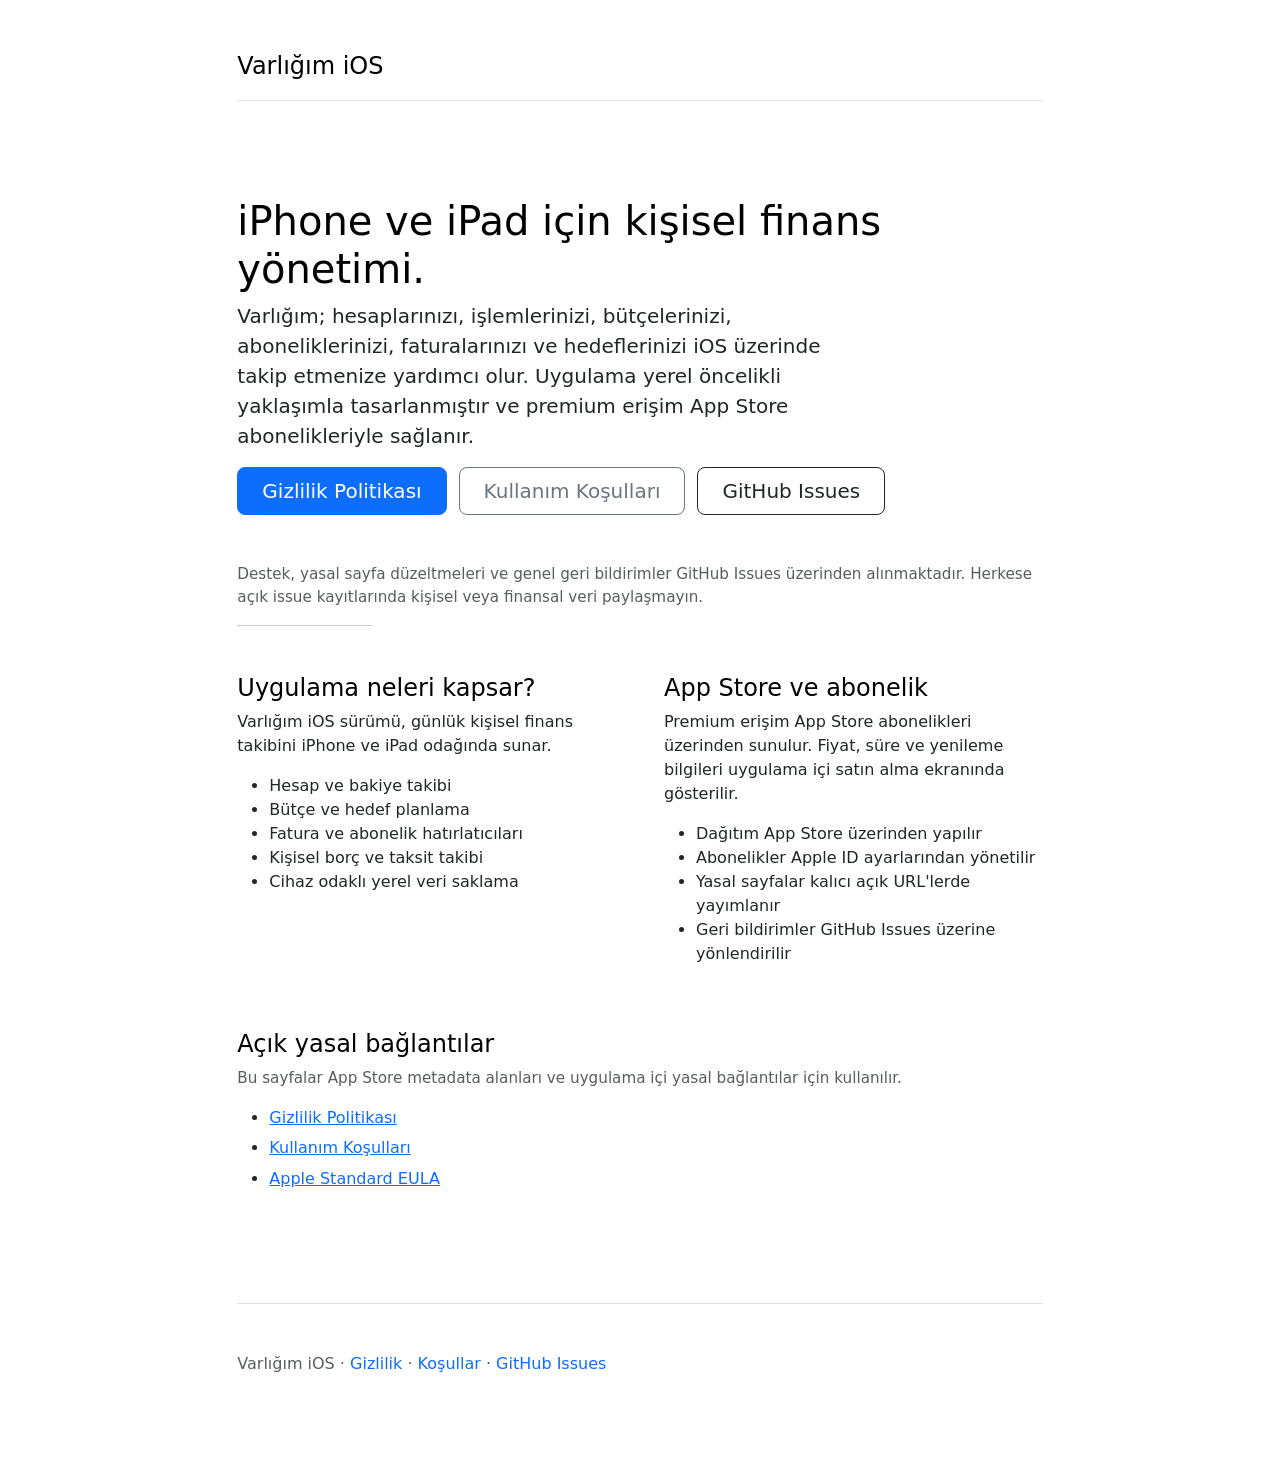
==== commit c45fcdf3: "Türkçeleştir pages layout and align with Bootstrap starter template" ====
--- a/index.html
+++ b/index.html
@@ -3,10 +3,10 @@
   <head>
     <meta charset="utf-8">
     <meta name="viewport" content="width=device-width, initial-scale=1">
-    <title>Varligim for iOS</title>
+    <title>Varlığım iOS</title>
     <meta
       name="description"
-      content="Varligim is a personal finance app for iPhone and iPad with local-first data storage, budgeting, subscription tracking, and App Store billing."
+      content="Varlığım, iPhone ve iPad için yerel odaklı veri saklama, bütçe yönetimi, abonelik takibi ve App Store faturalandırması sunan kişisel finans uygulamasıdır."
     >
     <link rel="canonical" href="https://varligim.app/">
     <link
@@ -18,81 +18,82 @@
     <link href="styles.css" rel="stylesheet">
   </head>
   <body>
-    <div class="col-lg-8 mx-auto p-4 py-md-5 page-shell">
+    <div class="col-lg-8 mx-auto p-4 py-md-5">
       <header class="d-flex align-items-center pb-3 mb-5 border-bottom">
         <a href="/" class="d-flex align-items-center text-body-emphasis text-decoration-none">
-          <span class="fs-4 fw-semibold">Varligim for iOS</span>
+          <span class="fs-4">Varlığım iOS</span>
         </a>
       </header>
 
       <main class="starter-template">
-        <h1 class="text-body-emphasis">Personal finance management for iPhone and iPad.</h1>
-        <p class="fs-5 col-md-10">
-          Varligim helps you track accounts, budgets, subscriptions, bills, goals, and other
-          personal finance records on iOS. The app is designed around a local-first workflow,
-          with App Store subscriptions used for premium access.
+        <h1 class="text-body-emphasis">iPhone ve iPad için kişisel finans yönetimi.</h1>
+        <p class="lead col-lg-9">
+          Varlığım; hesaplarınızı, işlemlerinizi, bütçelerinizi, aboneliklerinizi,
+          faturalarınızı ve hedeflerinizi iOS üzerinde takip etmenize yardımcı olur.
+          Uygulama yerel öncelikli yaklaşımla tasarlanmıştır ve premium erişim App Store
+          abonelikleriyle sağlanır.
         </p>
 
         <div class="mb-5 link-row">
-          <a href="privacy/" class="btn btn-primary btn-lg px-4">Privacy Policy</a>
-          <a href="terms/" class="btn btn-outline-secondary btn-lg px-4">Terms of Use</a>
+          <a href="privacy/" class="btn btn-primary btn-lg px-4">Gizlilik Politikası</a>
+          <a href="terms/" class="btn btn-outline-secondary btn-lg px-4">Kullanım Koşulları</a>
           <a href="https://github.com/burakdinler/varligim-pages/issues" class="btn btn-outline-dark btn-lg px-4">GitHub Issues</a>
         </div>
 
         <p class="support-note">
-          Support, policy feedback, and page corrections are handled through GitHub Issues.
-          Do not include personal or financial data in public issue reports.
+          Destek, yasal sayfa düzeltmeleri ve genel geri bildirimler GitHub Issues üzerinden
+          alınmaktadır. Herkese açık issue kayıtlarında kişisel veya finansal veri paylaşmayın.
         </p>
 
         <hr class="col-3 col-md-2 mb-5">
 
         <div class="row g-5">
           <div class="col-md-6">
-            <h2 class="text-body-emphasis">What the iOS app covers</h2>
+            <h2 class="h4 text-body-emphasis">Uygulama neleri kapsar?</h2>
             <p>
-              Varligim for iOS is focused on day-to-day personal finance management on iPhone and iPad.
+              Varlığım iOS sürümü, günlük kişisel finans takibini iPhone ve iPad odağında sunar.
             </p>
             <ul>
-              <li>Account and balance tracking</li>
-              <li>Budget and goal planning</li>
-              <li>Bill and subscription reminders</li>
-              <li>Personal debt and installment tracking</li>
-              <li>Local-first data storage on the device</li>
+              <li>Hesap ve bakiye takibi</li>
+              <li>Bütçe ve hedef planlama</li>
+              <li>Fatura ve abonelik hatırlatıcıları</li>
+              <li>Kişisel borç ve taksit takibi</li>
+              <li>Cihaz odaklı yerel veri saklama</li>
             </ul>
           </div>
 
           <div class="col-md-6">
-            <h2 class="text-body-emphasis">App Store details</h2>
+            <h2 class="h4 text-body-emphasis">App Store ve abonelik</h2>
             <p>
-              Premium access is offered through App Store subscriptions. Pricing, renewal terms,
-              and current subscription information are shown inside the iOS purchase flow.
+              Premium erişim App Store abonelikleri üzerinden sunulur. Fiyat, süre ve yenileme
+              bilgileri uygulama içi satın alma ekranında gösterilir.
             </p>
             <ul>
-              <li>Distributed through the App Store</li>
-              <li>Subscriptions managed through Apple ID settings</li>
-              <li>Privacy and terms published at permanent public URLs</li>
-              <li>Feedback routed through GitHub Issues</li>
+              <li>Dağıtım App Store üzerinden yapılır</li>
+              <li>Abonelikler Apple ID ayarlarından yönetilir</li>
+              <li>Yasal sayfalar kalıcı açık URL'lerde yayımlanır</li>
+              <li>Geri bildirimler GitHub Issues üzerine yönlendirilir</li>
             </ul>
           </div>
         </div>
 
-        <div class="section-card mt-5">
-          <h2 class="h4 text-body-emphasis">Public legal pages</h2>
-          <p class="mb-3">
-            These links are intended for App Store metadata and in-app legal disclosure.
+        <div class="content-section mt-5">
+          <h2 class="h4 text-body-emphasis">Açık yasal bağlantılar</h2>
+          <p class="meta-note">
+            Bu sayfalar App Store metadata alanları ve uygulama içi yasal bağlantılar için kullanılır.
           </p>
-          <div class="link-row">
-            <a href="privacy/" class="btn btn-sm btn-outline-primary">Open privacy page</a>
-            <a href="terms/" class="btn btn-sm btn-outline-primary">Open terms page</a>
-            <a href="https://www.apple.com/legal/internet-services/itunes/dev/stdeula/" class="btn btn-sm btn-outline-secondary">Apple Standard EULA</a>
-          </div>
+          <ul>
+            <li><a href="privacy/">Gizlilik Politikası</a></li>
+            <li><a href="terms/">Kullanım Koşulları</a></li>
+            <li><a href="https://www.apple.com/legal/internet-services/itunes/dev/stdeula/">Apple Standard EULA</a></li>
+          </ul>
         </div>
       </main>
 
       <footer class="pt-5 my-5 text-body-secondary border-top">
-        Varligim for iOS ·
-        <a href="privacy/" class="text-decoration-none">Privacy</a> ·
-        <a href="terms/" class="text-decoration-none">Terms</a> ·
+        Varlığım iOS ·
+        <a href="privacy/" class="text-decoration-none">Gizlilik</a> ·
+        <a href="terms/" class="text-decoration-none">Koşullar</a> ·
         <a href="https://github.com/burakdinler/varligim-pages/issues" class="text-decoration-none">GitHub Issues</a>
       </footer>
     </div>
--- a/styles.css
+++ b/styles.css
@@ -1,28 +1,9 @@
-body {
-  background-color: var(--bs-tertiary-bg);
-}
-
-.page-shell {
-  max-width: 860px;
-}
-
 .starter-template {
   padding: 3rem 0;
 }
 
-.section-card {
-  background: var(--bs-body-bg);
-  border: 1px solid var(--bs-border-color);
-  border-radius: 1rem;
-  padding: 1.5rem;
-}
-
-.section-card + .section-card,
-.policy-section + .policy-section {
-  margin-top: 1.25rem;
-}
-
-.support-note {
+.support-note,
+.meta-note {
   color: var(--bs-secondary-color);
   font-size: 0.95rem;
 }
@@ -33,11 +14,10 @@
   gap: 0.75rem;
 }
 
-.policy-section h2 {
-  font-size: 1.25rem;
-  margin-bottom: 0.75rem;
+.content-section + .content-section {
+  margin-top: 2.5rem;
 }
 
-.policy-section ul li + li {
+.content-section ul li + li {
   margin-top: 0.4rem;
 }
